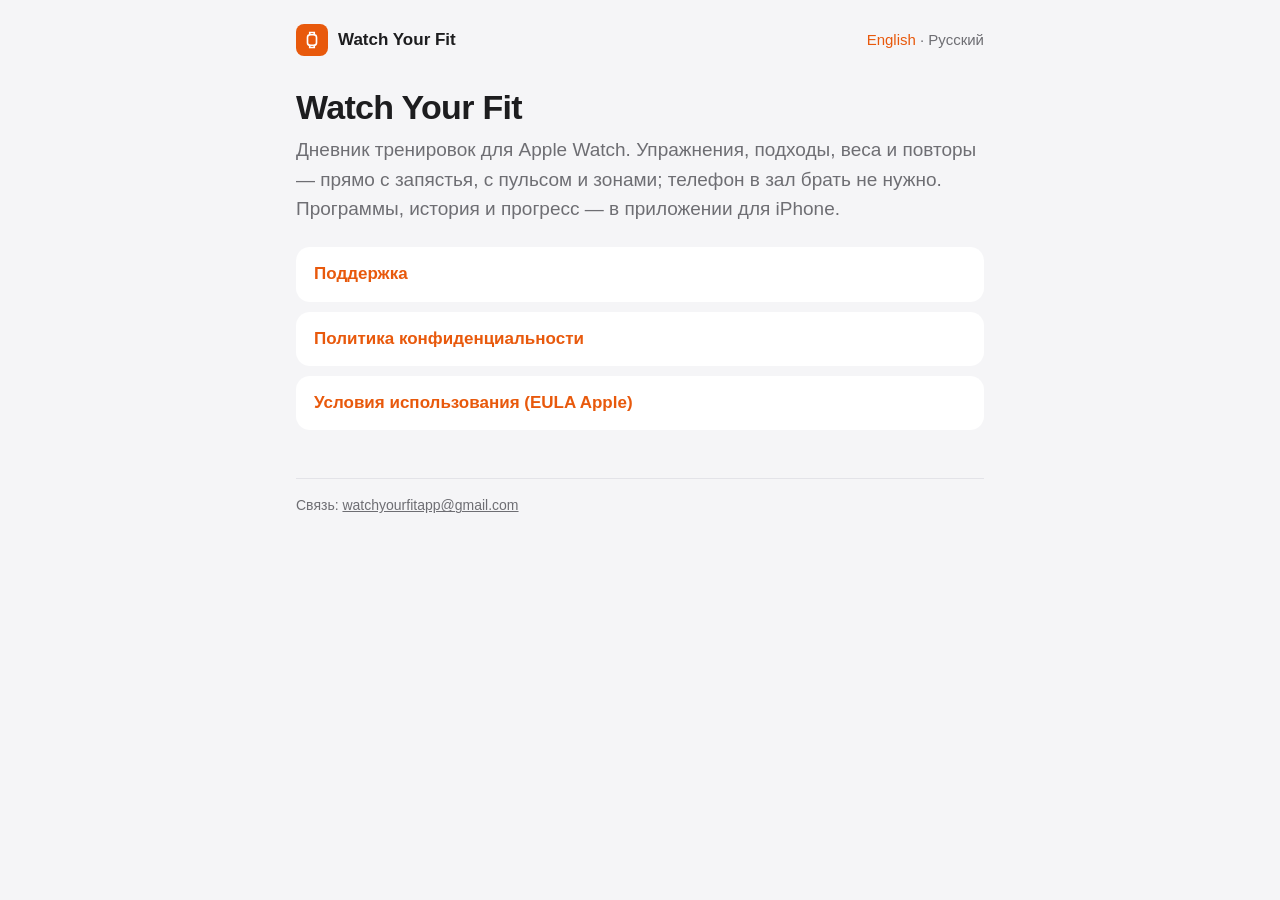
==== ru/index.html @ 6d82d3f4 "Privacy policy and support pages (en, ru)" ====
<!DOCTYPE html><meta charset="utf-8">
<html lang="ru">
<head>
<meta name="viewport" content="width=device-width, initial-scale=1">
<title>Watch Your Fit</title>
<meta name="description" content="Watch Your Fit — дневник силовых и кардиотренировок для Apple Watch с приложением для iPhone.">
<link rel="stylesheet" href="/style.css">
</head>
<body>
<div class="page">
<header class="top">
  <a class="brand" href="/ru/"><span class="brand-mark"><svg width="18" height="18" viewBox="0 0 24 24" fill="none" stroke="#fff" stroke-width="2.2" stroke-linecap="round" aria-hidden="true"><rect x="6" y="5" width="12" height="14" rx="3.5"/><path d="M9 5V2h6v3M9 19v3h6v-3"/></svg></span>Watch Your Fit</a>
  <span class="lang"><a href="/" lang="en">English</a> · Русский</span>
</header>

<main>
<h1>Watch Your Fit</h1>
<p class="lead">Дневник тренировок для Apple Watch. Упражнения, подходы, веса и повторы — прямо с запястья, с пульсом и зонами; телефон в зал брать не нужно. Программы, история и прогресс — в приложении для iPhone.</p>

<ul class="links">
  <li><a href="/ru/support">Поддержка</a></li>
  <li><a href="/ru/privacy">Политика конфиденциальности</a></li>
  <li><a href="https://www.apple.com/legal/internet-services/itunes/dev/stdeula/">Условия использования (EULA Apple)</a></li>
</ul>
</main>

<footer>
Связь: <a href="mailto:watchyourfitapp@gmail.com">watchyourfitapp@gmail.com</a>
</footer>
</div>
</body>
</html>
---- style.css ----
@charset "utf-8";

/* Watch Your Fit — static pages. No external fonts, scripts or trackers. */

:root {
  --bg: #f5f5f7;
  --surface: #ffffff;
  --text: #1d1d1f;
  --muted: #6e6e73;
  --line: #e3e3e8;
  --accent: #e8590c;
  --accent-soft: #fff1e8;
}

@media (prefers-color-scheme: dark) {
  :root {
    --bg: #000000;
    --surface: #1c1c1e;
    --text: #f5f5f7;
    --muted: #a1a1a6;
    --line: #2c2c2e;
    --accent: #ff8a3d;
    --accent-soft: #2b1a0e;
  }
}

* { box-sizing: border-box; }

html { -webkit-text-size-adjust: 100%; }

body {
  margin: 0;
  background: var(--bg);
  color: var(--text);
  font: 17px/1.55 -apple-system, BlinkMacSystemFont, "SF Pro Text", "Segoe UI", Roboto, "Helvetica Neue", Arial, sans-serif;
}

.page {
  max-width: 720px;
  margin: 0 auto;
  padding: 24px 16px 64px;
}

header.top {
  display: flex;
  align-items: center;
  justify-content: space-between;
  gap: 12px;
  margin-bottom: 32px;
}

.brand {
  display: flex;
  align-items: center;
  gap: 10px;
  color: var(--text);
  text-decoration: none;
  font-weight: 600;
}

.brand-mark {
  width: 32px;
  height: 32px;
  border-radius: 8px;
  background: var(--accent);
  display: grid;
  place-items: center;
}

.lang {
  font-size: 15px;
  color: var(--muted);
}

.lang a { color: var(--accent); text-decoration: none; }

h1 {
  font-size: clamp(26px, 7.4vw, 34px);   /* «конфиденциальности» одним словом помещается на 320 px */
  overflow-wrap: break-word;
  line-height: 1.15;
  margin: 0 0 8px;
  letter-spacing: -0.02em;
}

h2 {
  font-size: 21px;
  line-height: 1.3;
  margin: 36px 0 8px;
}

h3 {
  font-size: 17px;
  margin: 24px 0 4px;
}

p, ul { margin: 0 0 12px; }

ul { padding-left: 22px; }

li { margin-bottom: 6px; }

a { color: var(--accent); }

.meta {
  color: var(--muted);
  font-size: 15px;
  margin-bottom: 24px;
}

.summary {
  background: var(--accent-soft);
  border-radius: 14px;
  padding: 16px 18px;
  margin: 16px 0 8px;
}

.summary p:last-child { margin-bottom: 0; }

.card {
  background: var(--surface);
  border-radius: 14px;
  padding: 16px 18px;
  margin: 12px 0;
}

.links {
  list-style: none;
  padding: 0;
  margin: 24px 0;
}

.links li { margin: 0; }

.links a {
  display: block;
  background: var(--surface);
  border-radius: 14px;
  padding: 14px 18px;
  margin-bottom: 10px;
  text-decoration: none;
  font-weight: 600;
}

.lead {
  font-size: 19px;
  color: var(--muted);
  margin-bottom: 24px;
}

footer {
  margin-top: 48px;
  padding-top: 16px;
  border-top: 1px solid var(--line);
  color: var(--muted);
  font-size: 14px;
}

footer a { color: var(--muted); }
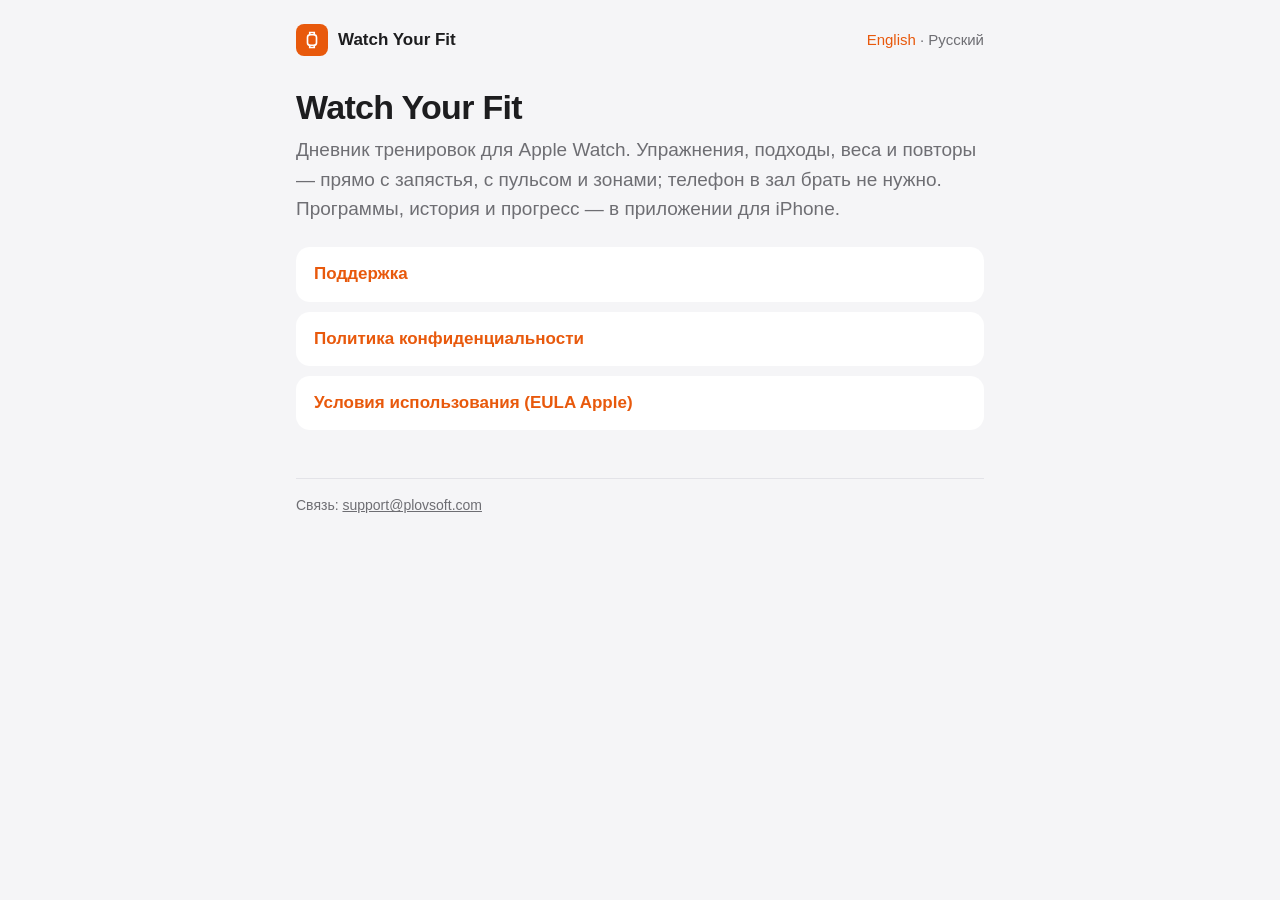
==== commit 408ba86e: "Custom domain, support email, FAQ: program import and export, backup Co-Authored-By: Claude Opus 5.5" ====
--- a/ru/index.html
+++ b/ru/index.html
@@ -25,7 +25,7 @@
 </main>
 
 <footer>
-Связь: <a href="mailto:watchyourfitapp@gmail.com">watchyourfitapp@gmail.com</a>
+Связь: <a href="mailto:support@plovsoft.com">support@plovsoft.com</a>
 </footer>
 </div>
 </body>
